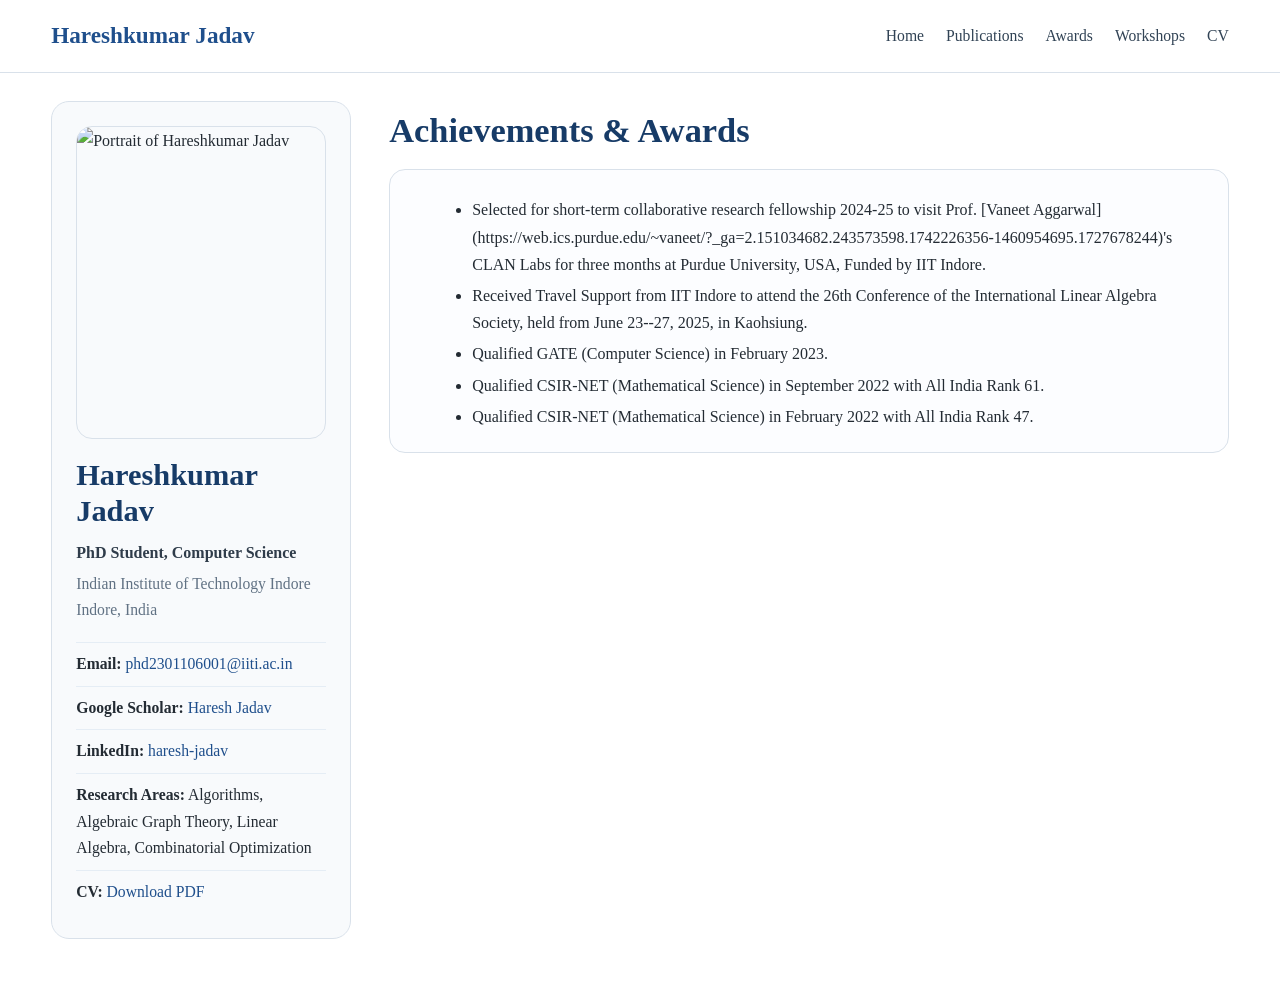
==== achievements.html @ 09704d63 "Update achievements.html" ====
<!DOCTYPE html>
<html lang="en">
<head>
  <meta charset="UTF-8">
  <meta name="viewport" content="width=device-width, initial-scale=1.0">
  <title>Awards | Hareshkumar Jadav</title>
  <link rel="stylesheet" href="style.css">
</head>
<body>
  <header class="masthead">
    <div class="masthead__inner">
      <div class="site-title"><a href="index.html">Hareshkumar Jadav</a></div>
      <nav class="nav-links" aria-label="Main navigation">
        <a href="index.html">Home</a>
        <a href="publications.html">Publications</a>
        <a href="achievements.html">Awards</a>
        <a href="workshops.html">Workshops</a>
        <a href="assets/CV.pdf" target="_blank" rel="noopener">CV</a>
      </nav>
    </div>
  </header>

  <main class="layout">
    <aside class="sidebar">
      <img src="assets/profile.jpg" alt="Portrait of Hareshkumar Jadav" class="avatar">
      <h1>Hareshkumar Jadav</h1>
      <div class="role">PhD Student, Computer Science</div>
      <div class="org">Indian Institute of Technology Indore</div>
      <div class="place">Indore, India</div>
      <ul class="sidebar-links">
        <li><strong>Email:</strong> <a href="mailto:phd2301106001@iiti.ac.in">phd2301106001@iiti.ac.in</a></li>
        <li><strong>Google Scholar:</strong> <a href="https://scholar.google.com/citations?user=v2OYI5IAAAAJ&hl=en" target="_blank" rel="noopener">Haresh Jadav</a></li> <li><strong>LinkedIn:</strong> <a href="https://www.linkedin.com/in/haresh-jadav-421952177/" target="_blank" rel="noopener">haresh-jadav</a></li>
      <li><strong>Research Areas:</strong> Algorithms, Algebraic Graph Theory, Linear Algebra, Combinatorial Optimization</li>
        <li><strong>CV:</strong> <a href="assets/CV.pdf" target="_blank" rel="noopener">Download PDF</a></li>
      </ul>
    </aside>

    <section class="content">
      <h2 class="page-title">Achievements & Awards</h2>
      <div class="contact-box">
        <ul class="clean-list">
          <li>Selected for short-term collaborative research fellowship 2024-25 to visit Prof. [Vaneet Aggarwal](https://web.ics.purdue.edu/~vaneet/?_ga=2.151034682.243573598.1742226356-1460954695.1727678244)'s CLAN Labs for three months at Purdue University, USA, Funded by IIT Indore.</li>
         <li>Received Travel Support from IIT Indore to attend the 26th Conference of the International Linear Algebra Society, held from June 23--27, 2025, in Kaohsiung.</li> <li>Qualified GATE (Computer Science) in February 2023.</li>
          <li>Qualified CSIR-NET (Mathematical Science) in September 2022 with All India Rank 61.</li>
          <li>Qualified CSIR-NET (Mathematical Science) in February 2022 with All India Rank 47.</li>
        </ul>
      </div>
    </section>
  </main>

  
</body>
</html>
---- style.css ----
:root {
  --primary: #1f4f8c;
  --primary-dark: #173b67;
  --text: #232b33;
  --muted: #617284;
  --border: #d9e1ea;
  --bg: #ffffff;
  --sidebar-bg: #f8fafc;
  --max-width: 1180px;
}

* { box-sizing: border-box; }
html { scroll-behavior: smooth; }
body {
  margin: 0;
  font-family: Georgia, "Times New Roman", serif;
  color: var(--text);
  background: var(--bg);
  line-height: 1.7;
}

a {
  color: var(--primary);
  text-decoration: none;
}

a:hover { text-decoration: underline; }

.masthead {
  position: sticky;
  top: 0;
  z-index: 1000;
  background: #fff;
  border-bottom: 1px solid var(--border);
}

.masthead__inner {
  width: min(92%, var(--max-width));
  margin: 0 auto;
  display: flex;
  align-items: center;
  justify-content: space-between;
  min-height: 72px;
  gap: 16px;
}

.site-title {
  font-size: 1.45rem;
  font-weight: 700;
  color: var(--primary-dark);
  white-space: nowrap;
}

.nav-links {
  display: flex;
  gap: 22px;
  flex-wrap: wrap;
  justify-content: flex-end;
}

.nav-links a {
  font-size: 0.98rem;
  color: #314355;
}

.layout {
  width: min(92%, var(--max-width));
  margin: 28px auto 56px;
  display: grid;
  grid-template-columns: 300px minmax(0, 1fr);
  gap: 38px;
}

.sidebar {
  position: sticky;
  top: 96px;
  align-self: start;
  background: var(--sidebar-bg);
  border: 1px solid var(--border);
  border-radius: 18px;
  padding: 24px;
}

.avatar {
  width: 100%;
  border-radius: 16px;
  display: block;
  object-fit: cover;
  aspect-ratio: 4 / 5;
  border: 1px solid var(--border);
  margin-bottom: 18px;
}

.sidebar h1 {
  margin: 0;
  font-size: 1.9rem;
  line-height: 1.2;
  color: var(--primary-dark);
}

.sidebar .role {
  margin: 10px 0 4px;
  font-size: 1rem;
  color: #2f3c4a;
  font-weight: 600;
}

.sidebar .org,
.sidebar .place {
  color: var(--muted);
  font-size: 0.98rem;
}

.sidebar-links {
  list-style: none;
  padding: 0;
  margin: 18px 0 0;
}

.sidebar-links li {
  padding: 8px 0;
  border-top: 1px solid #e5edf5;
  font-size: 0.98rem;
}

.content {
  min-width: 0;
}

.page-title {
  margin: 0 0 10px;
  font-size: 2.15rem;
  color: var(--primary-dark);
}

.lead {
  font-size: 1.06rem;
  color: #33475b;
  margin-top: 0;
}

.section-title {
  color: var(--primary);
  font-size: 1.55rem;
  margin: 34px 0 14px;
  padding-bottom: 6px;
  border-bottom: 2px solid #d7e5f2;
}

.item {
  margin-bottom: 18px;
}

.item-header {
  display: flex;
  justify-content: space-between;
  gap: 18px;
  align-items: baseline;
  flex-wrap: wrap;
}

.item-title {
  font-weight: 700;
  font-size: 1.08rem;
}

.item-subtitle {
  color: #2f3c4a;
}

.item-date {
  color: var(--muted);
  white-space: nowrap;
  font-size: 0.98rem;
}

.meta,
.note {
  color: var(--muted);
  font-size: 0.98rem;
}

ul.clean-list {
  margin: 8px 0 0 22px;
}

ul.clean-list li { margin-bottom: 4px; }

.pub-list {
  display: grid;
  gap: 18px;
}

.pub-card {
  border: 1px solid var(--border);
  border-radius: 16px;
  padding: 18px 20px;
  background: #fff;
}

.pub-card h3 {
  margin: 0 0 8px;
  font-size: 1.12rem;
}

.badge {
  display: inline-block;
  padding: 3px 10px;
  border-radius: 999px;
  border: 1px solid #cddbeb;
  color: var(--primary-dark);
  font-size: 0.86rem;
  margin-top: 8px;
}

.footer {
  width: min(92%, var(--max-width));
  margin: 0 auto 28px;
  padding-top: 18px;
  border-top: 1px solid var(--border);
  color: var(--muted);
  font-size: 0.95rem;
}

.two-col {
  display: grid;
  grid-template-columns: 1fr 1fr;
  gap: 28px;
}

.contact-box {
  border: 1px solid var(--border);
  border-radius: 16px;
  padding: 18px 20px;
  background: #fcfdff;
}

.small {
  font-size: 0.95rem;
  color: var(--muted);
}

@media (max-width: 920px) {
  .layout {
    grid-template-columns: 1fr;
  }

  .sidebar {
    position: static;
  }

  .two-col {
    grid-template-columns: 1fr;
  }
}

@media (max-width: 640px) {
  .masthead__inner {
    padding: 10px 0;
    align-items: flex-start;
    flex-direction: column;
  }

  .nav-links {
    gap: 14px;
  }

  .page-title {
    font-size: 1.8rem;
  }

  .section-title {
    font-size: 1.35rem;
  }
}
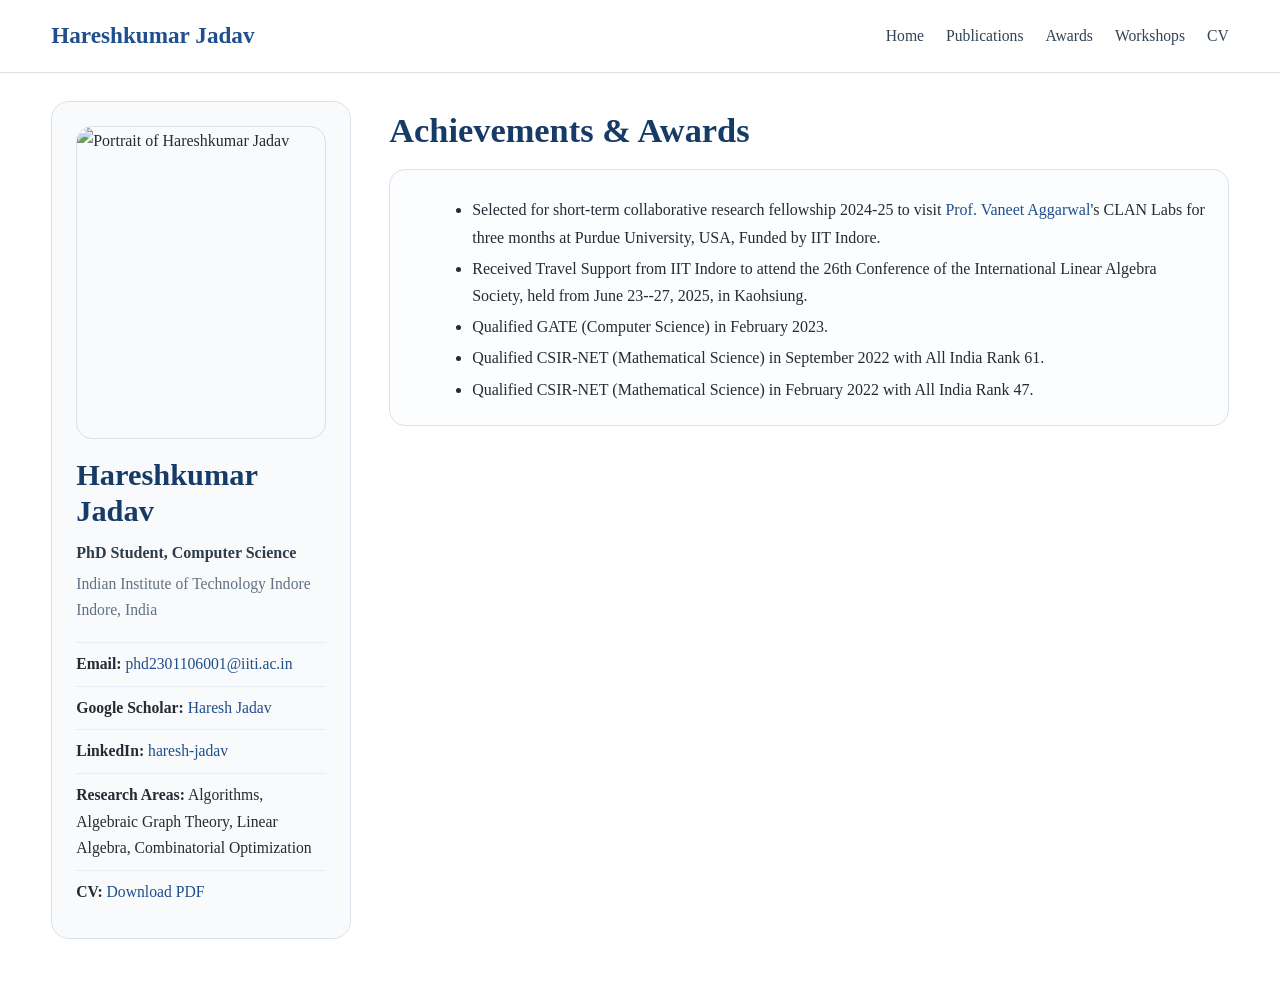
==== commit affaea3d: "Update achievements.html" ====
--- a/achievements.html
+++ b/achievements.html
@@ -39,7 +39,7 @@
       <h2 class="page-title">Achievements & Awards</h2>
       <div class="contact-box">
         <ul class="clean-list">
-          <li>Selected for short-term collaborative research fellowship 2024-25 to visit Prof. [Vaneet Aggarwal](https://web.ics.purdue.edu/~vaneet/?_ga=2.151034682.243573598.1742226356-1460954695.1727678244)'s CLAN Labs for three months at Purdue University, USA, Funded by IIT Indore.</li>
+          <li>Selected for short-term collaborative research fellowship 2024-25 to visit <a href="https://web.ics.purdue.edu/~vaneet/?_ga=2.151034682.243573598.1742226356-1460954695.1727678244">Prof. Vaneet Aggarwal</a>'s CLAN Labs for three months at Purdue University, USA, Funded by IIT Indore.</li>
          <li>Received Travel Support from IIT Indore to attend the 26th Conference of the International Linear Algebra Society, held from June 23--27, 2025, in Kaohsiung.</li> <li>Qualified GATE (Computer Science) in February 2023.</li>
           <li>Qualified CSIR-NET (Mathematical Science) in September 2022 with All India Rank 61.</li>
           <li>Qualified CSIR-NET (Mathematical Science) in February 2022 with All India Rank 47.</li>
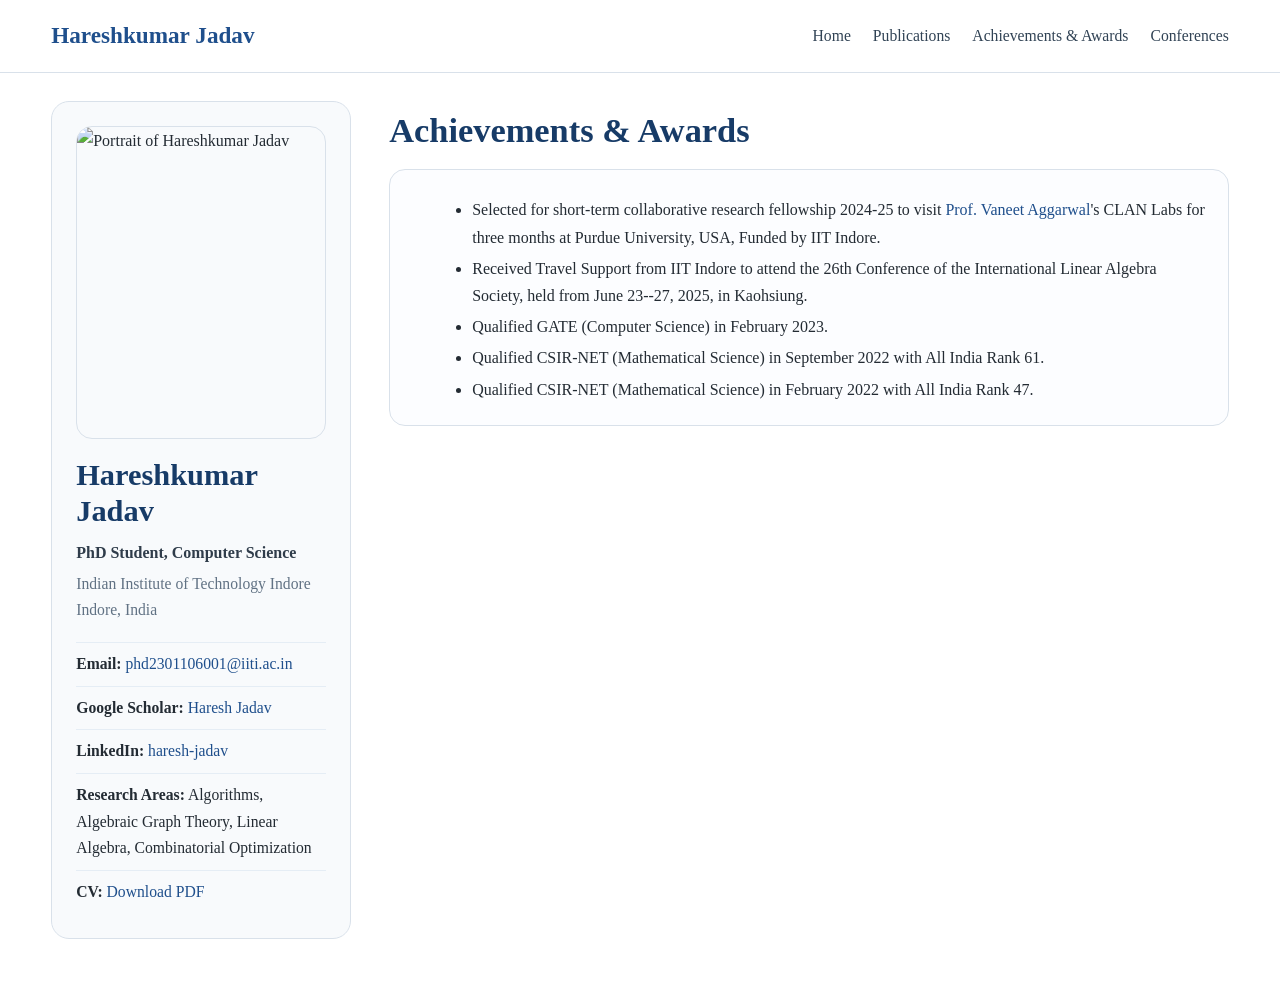
==== commit f4322f02: "Update achievements.html" ====
--- a/achievements.html
+++ b/achievements.html
@@ -13,9 +13,8 @@
       <nav class="nav-links" aria-label="Main navigation">
         <a href="index.html">Home</a>
         <a href="publications.html">Publications</a>
-        <a href="achievements.html">Awards</a>
-        <a href="workshops.html">Workshops</a>
-        <a href="assets/CV.pdf" target="_blank" rel="noopener">CV</a>
+         <a href="achievements.html">Achievements & Awards</a>
+        <a href="workshops.html">Conferences</a>
       </nav>
     </div>
   </header>
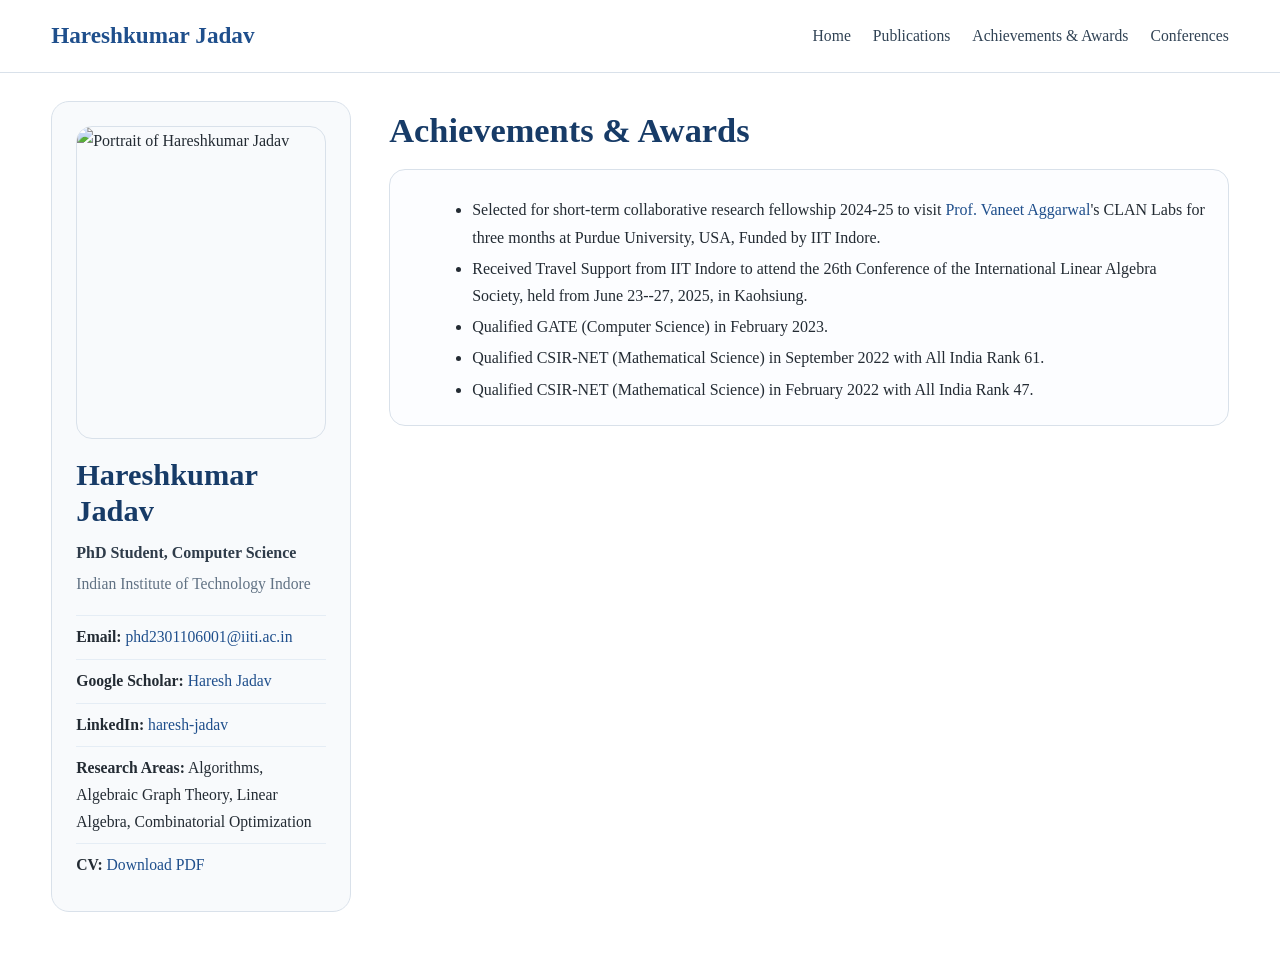
==== commit 764fe1c2: "Update achievements.html" ====
--- a/achievements.html
+++ b/achievements.html
@@ -25,7 +25,6 @@
       <h1>Hareshkumar Jadav</h1>
       <div class="role">PhD Student, Computer Science</div>
       <div class="org">Indian Institute of Technology Indore</div>
-      <div class="place">Indore, India</div>
       <ul class="sidebar-links">
         <li><strong>Email:</strong> <a href="mailto:phd2301106001@iiti.ac.in">phd2301106001@iiti.ac.in</a></li>
         <li><strong>Google Scholar:</strong> <a href="https://scholar.google.com/citations?user=v2OYI5IAAAAJ&hl=en" target="_blank" rel="noopener">Haresh Jadav</a></li> <li><strong>LinkedIn:</strong> <a href="https://www.linkedin.com/in/haresh-jadav-421952177/" target="_blank" rel="noopener">haresh-jadav</a></li>
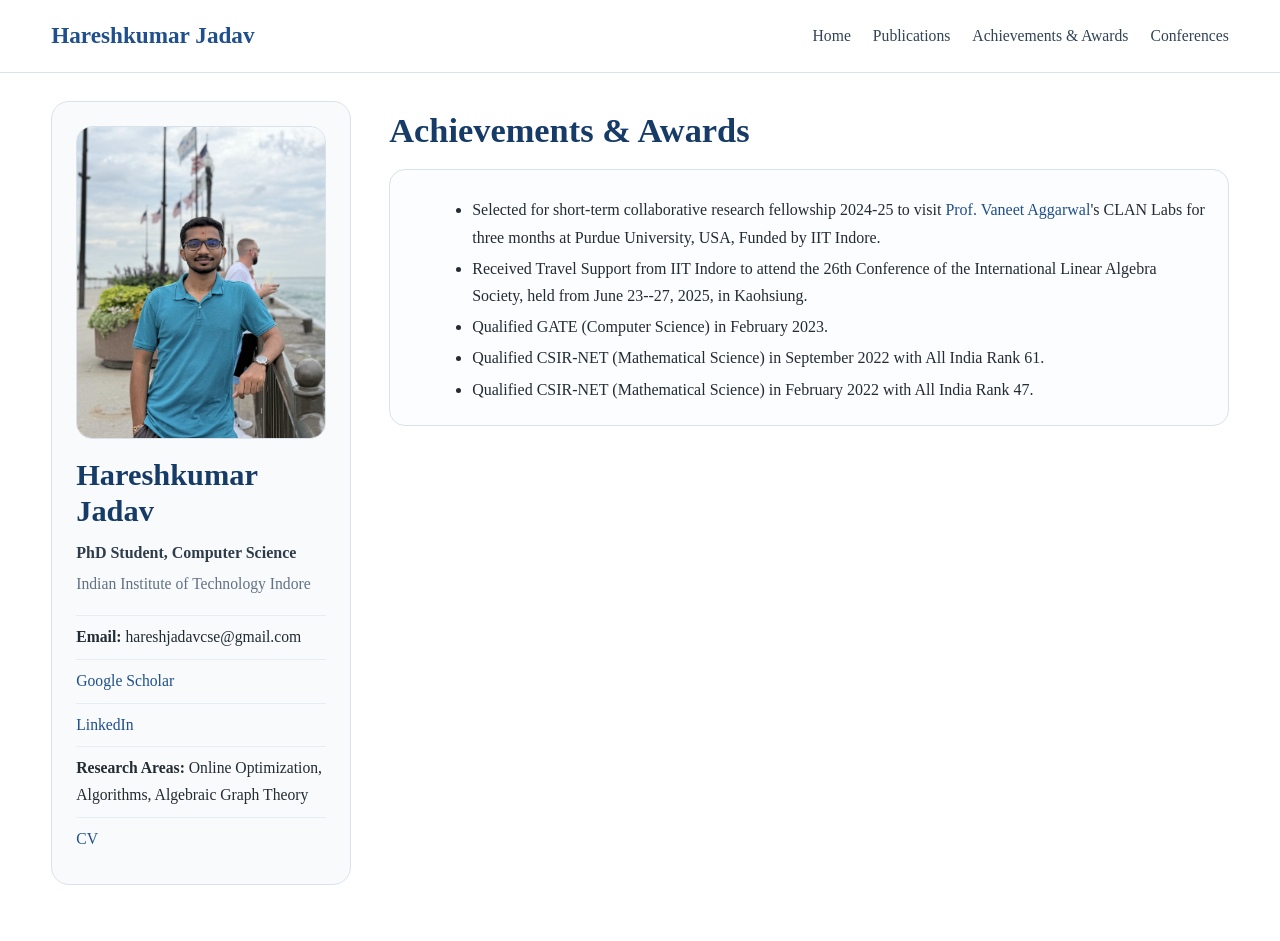
==== commit 63969c65: "Revise sidebar content for Hareshkumar Jadav Updated personal information and links in the sidebar." ====
--- a/achievements.html
+++ b/achievements.html
@@ -21,17 +21,39 @@
 
   <main class="layout">
     <aside class="sidebar">
-      <img src="assets/profile.jpg" alt="Portrait of Hareshkumar Jadav" class="avatar">
-      <h1>Hareshkumar Jadav</h1>
-      <div class="role">PhD Student, Computer Science</div>
-      <div class="org">Indian Institute of Technology Indore</div>
-      <ul class="sidebar-links">
-        <li><strong>Email:</strong> <a href="mailto:phd2301106001@iiti.ac.in">phd2301106001@iiti.ac.in</a></li>
-        <li><strong>Google Scholar:</strong> <a href="https://scholar.google.com/citations?user=v2OYI5IAAAAJ&hl=en" target="_blank" rel="noopener">Haresh Jadav</a></li> <li><strong>LinkedIn:</strong> <a href="https://www.linkedin.com/in/haresh-jadav-421952177/" target="_blank" rel="noopener">haresh-jadav</a></li>
-      <li><strong>Research Areas:</strong> Algorithms, Algebraic Graph Theory, Linear Algebra, Combinatorial Optimization</li>
-        <li><strong>CV:</strong> <a href="assets/CV.pdf" target="_blank" rel="noopener">Download PDF</a></li>
-      </ul>
-    </aside>
+  <img src="assets/profile.jpg" alt="Portrait of Hareshkumar Jadav" class="avatar">
+
+  <h1>Hareshkumar Jadav</h1>
+  <div class="role">PhD Student, Computer Science</div>
+  <div class="org">Indian Institute of Technology Indore</div>
+
+  <ul class="sidebar-links">
+    <li>
+      <strong>Email:</strong> hareshjadavcse@gmail.com
+    </li>
+
+    <li>
+      <a href="https://scholar.google.com/citations?user=v2OYI5IAAAAJ&hl=en" target="_blank" rel="noopener">
+        Google Scholar
+      </a>
+    </li>
+
+    <li>
+      <a href="https://www.linkedin.com/in/haresh-jadav-421952177/" target="_blank" rel="noopener">
+        LinkedIn
+      </a>
+    </li>
+
+    <li>
+      <strong>Research Areas:</strong>
+      Online Optimization, Algorithms, Algebraic Graph Theory
+    </li>
+
+    <li>
+      <a href="assets/CV.pdf" target="_blank" rel="noopener">CV</a>
+    </li>
+  </ul>
+</aside>
 
     <section class="content">
       <h2 class="page-title">Achievements & Awards</h2>
--- a/style.css
+++ b/style.css
@@ -58,6 +58,16 @@
   justify-content: flex-end;
 }
 
+.conference {
+  display: inline-block;
+  color: #0b5ed7;
+  background-color: #eaf2ff;
+  font-weight: 700;
+  padding: 3px 8px;
+  border-radius: 6px;
+  margin-top: 4px;
+}
+
 .nav-links a {
   font-size: 0.98rem;
   color: #314355;
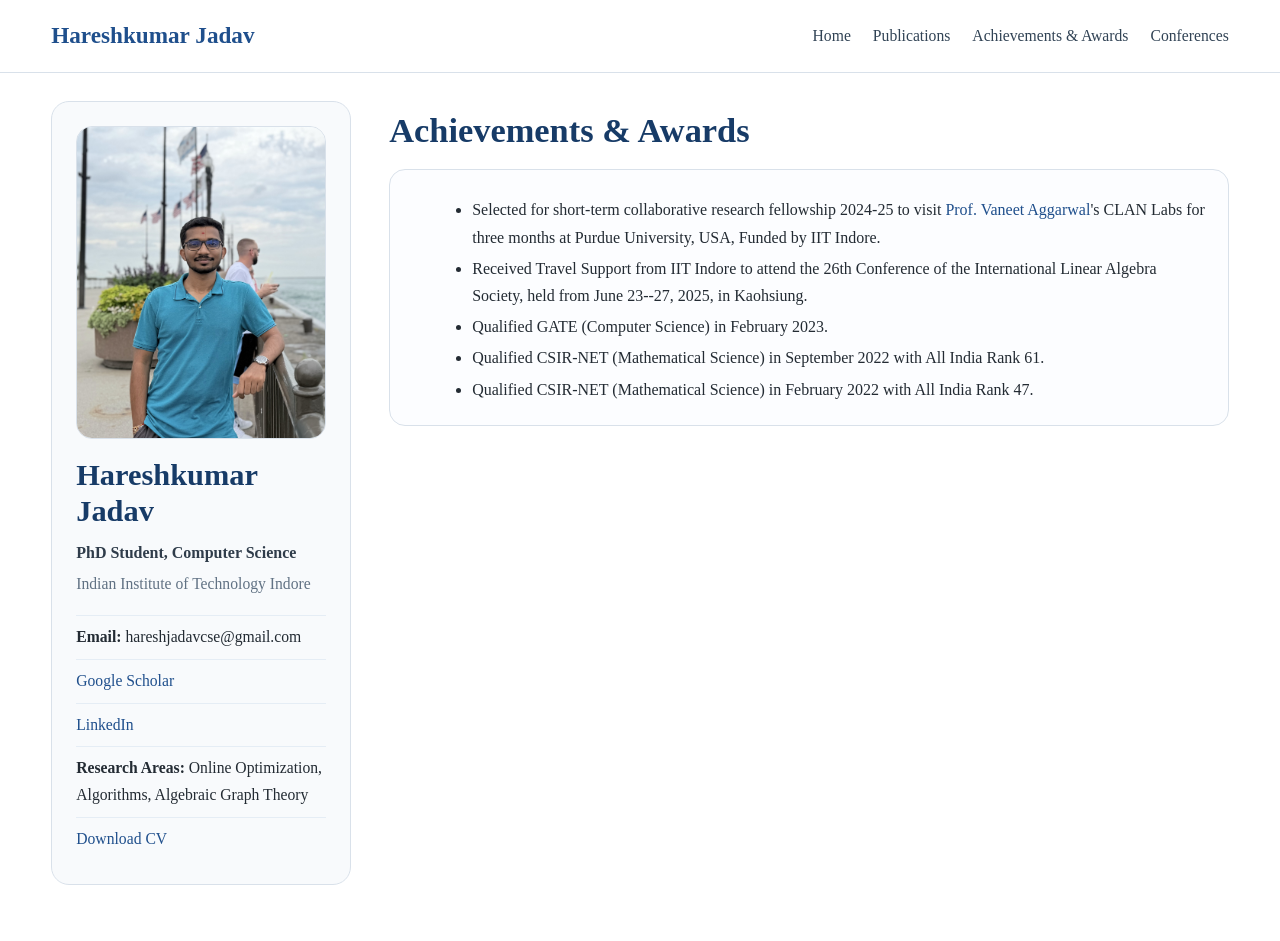
==== commit f509b8c4: "Update CV link text to 'Download CV'" ====
--- a/achievements.html
+++ b/achievements.html
@@ -50,7 +50,7 @@
     </li>
 
     <li>
-      <a href="assets/CV.pdf" target="_blank" rel="noopener">CV</a>
+      <a href="assets/CV.pdf" target="_blank" rel="noopener">Download CV</a>
     </li>
   </ul>
 </aside>
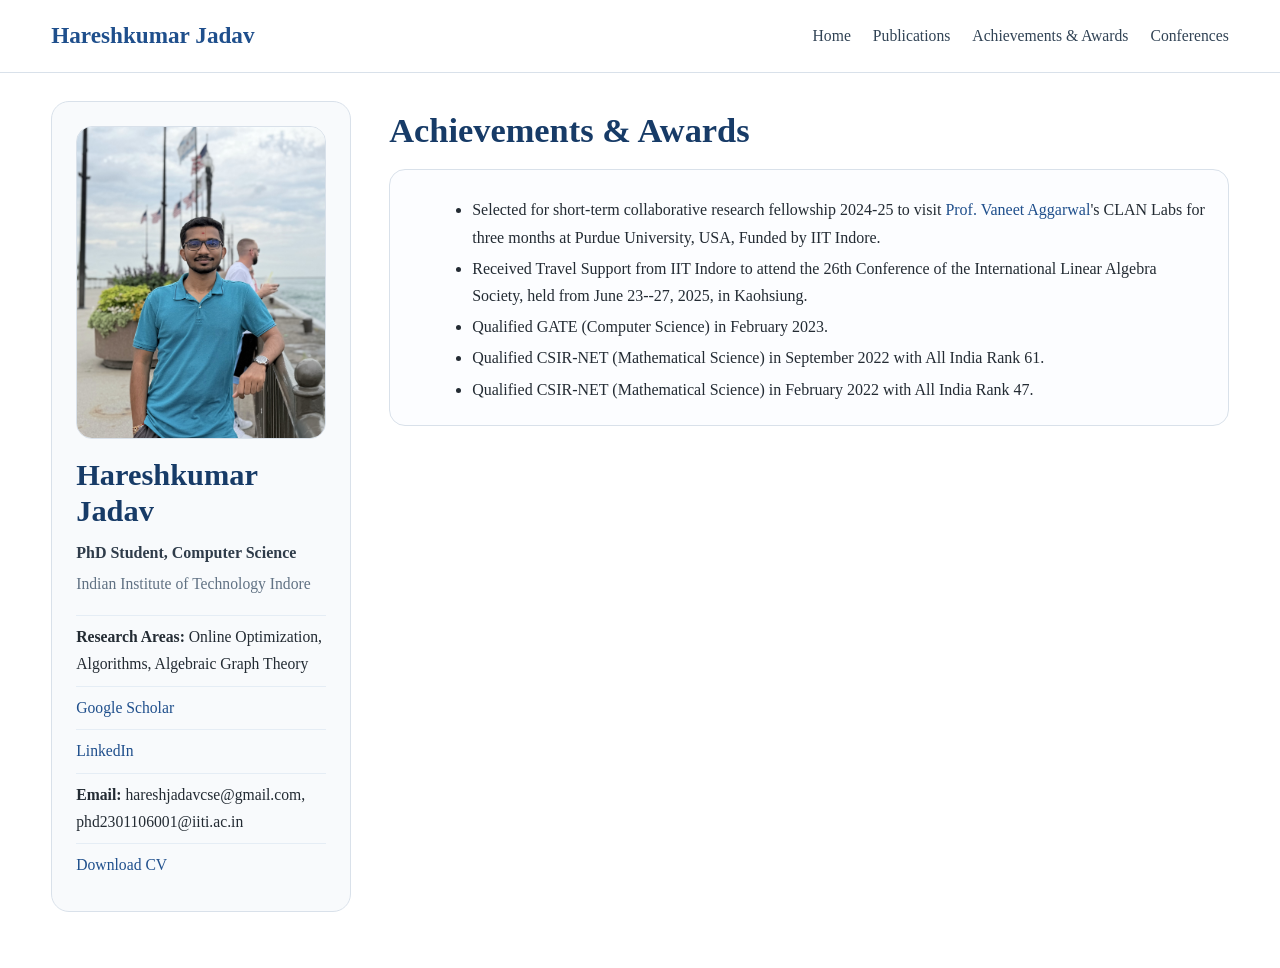
==== commit 200a4b41: "Update achievements.html" ====
--- a/achievements.html
+++ b/achievements.html
@@ -29,25 +29,25 @@
 
   <ul class="sidebar-links">
     <li>
-      <strong>Email:</strong> hareshjadavcse@gmail.com
-    </li>
+          <strong>Research Areas:</strong>
+          Online Optimization, Algorithms, Algebraic Graph Theory
+        </li>
 
-    <li>
-      <a href="https://scholar.google.com/citations?user=v2OYI5IAAAAJ&hl=en" target="_blank" rel="noopener">
-        Google Scholar
-      </a>
-    </li>
+        <li>
+          <a href="https://scholar.google.com/citations?user=v2OYI5IAAAAJ&hl=en" target="_blank" rel="noopener">
+            Google Scholar
+          </a>
+        </li>
 
-    <li>
-      <a href="https://www.linkedin.com/in/haresh-jadav-421952177/" target="_blank" rel="noopener">
-        LinkedIn
-      </a>
-    </li>
+        <li>
+          <a href="https://www.linkedin.com/in/haresh-jadav-421952177/" target="_blank" rel="noopener">
+            LinkedIn
+          </a>
+        </li>
 
-    <li>
-      <strong>Research Areas:</strong>
-      Online Optimization, Algorithms, Algebraic Graph Theory
-    </li>
+        <li>
+          <strong>Email:</strong> hareshjadavcse@gmail.com, phd2301106001@iiti.ac.in
+        </li>
 
     <li>
       <a href="assets/CV.pdf" target="_blank" rel="noopener">Download CV</a>
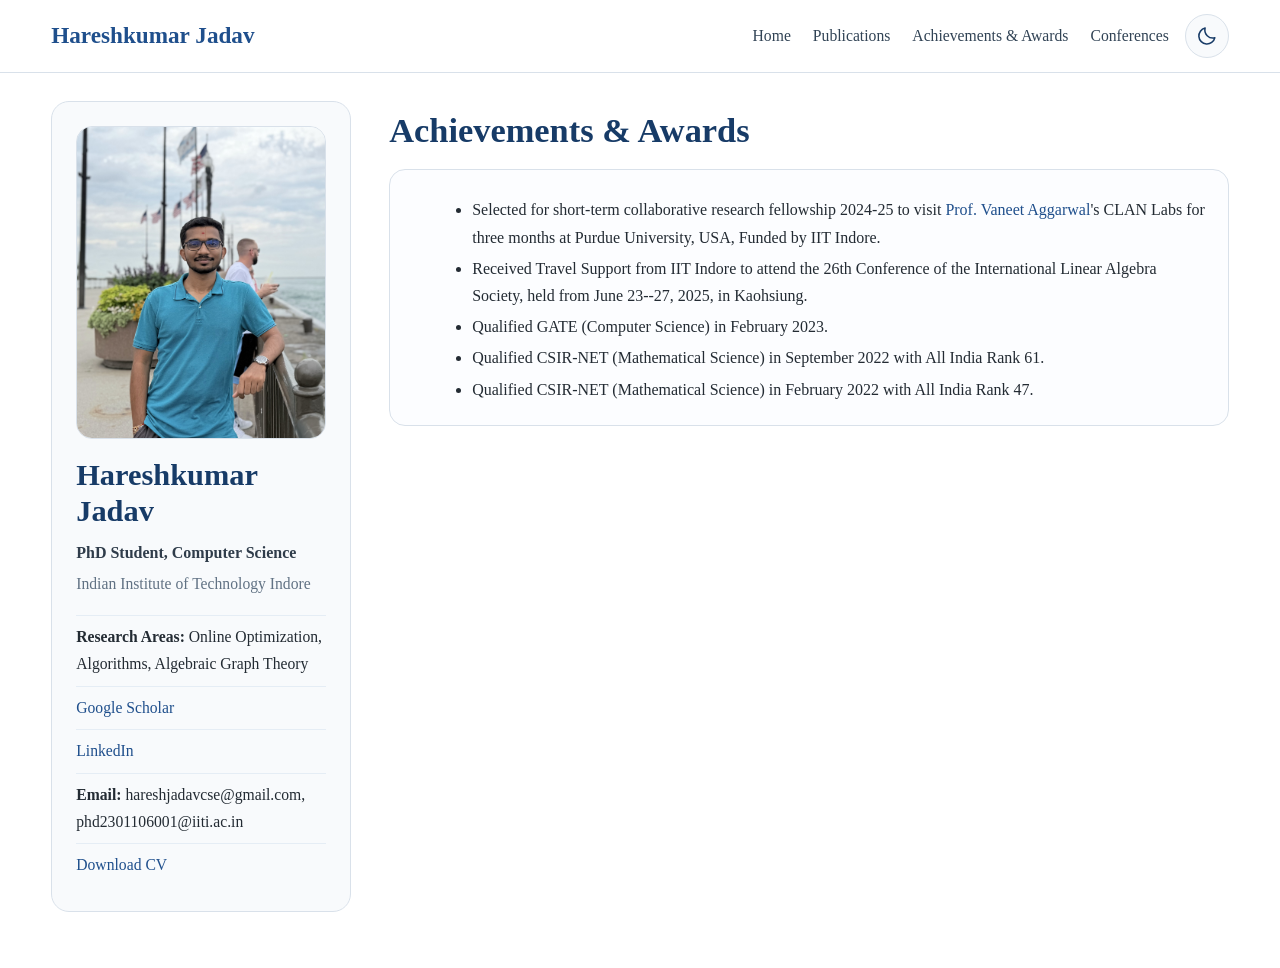
==== commit ffc89365: "Add a persistent sun and moon theme toggle to the site header" ====
--- a/achievements.html
+++ b/achievements.html
@@ -4,6 +4,7 @@
   <meta charset="UTF-8">
   <meta name="viewport" content="width=device-width, initial-scale=1.0">
   <title>Awards | Hareshkumar Jadav</title>
+  <script src="theme.js"></script>
   <link rel="stylesheet" href="style.css">
 </head>
 <body>
--- a/style.css
+++ b/style.css
@@ -6,7 +6,37 @@
   --border: #d9e1ea;
   --bg: #ffffff;
   --sidebar-bg: #f8fafc;
+  --nav: #314355;
+  --secondary: #2f3c4a;
+  --lead: #33475b;
+  --rule: #e5edf5;
+  --section-rule: #d7e5f2;
+  --badge-border: #cddbeb;
+  --panel: #fcfdff;
+  --conference: #0b5ed7;
+  --conference-bg: #eaf2ff;
+  color-scheme: light;
   --max-width: 1180px;
+}
+
+:root[data-theme="dark"] {
+  color-scheme: dark;
+  --primary: #9dc7ff;
+  --primary-dark: #c3dcff;
+  --text: #e3eaf2;
+  --muted: #b0bfd0;
+  --border: #374858;
+  --bg: #141c25;
+  --sidebar-bg: #1b2632;
+  --nav: #d6e2ee;
+  --secondary: #c5d4e2;
+  --lead: #cbd9e7;
+  --rule: #334353;
+  --section-rule: #394d61;
+  --badge-border: #4d6278;
+  --panel: #1c2733;
+  --conference: #a9ccff;
+  --conference-bg: #263a56;
 }
 
 * { box-sizing: border-box; }
@@ -30,7 +60,7 @@
   position: sticky;
   top: 0;
   z-index: 1000;
-  background: #fff;
+  background: var(--bg);
   border-bottom: 1px solid var(--border);
 }
 
@@ -51,7 +81,27 @@
   white-space: nowrap;
 }
 
+.theme-toggle {
+  width: 44px;
+  height: 44px;
+  flex: none;
+  display: grid;
+  place-items: center;
+  padding: 0;
+  border: 1px solid var(--border);
+  border-radius: 50%;
+  background: var(--sidebar-bg);
+  color: var(--primary-dark);
+  cursor: pointer;
+}
+
+.theme-toggle:hover { border-color: var(--primary); }
+.theme-toggle:focus-visible { outline: 2px solid var(--primary); outline-offset: 2px; }
+.theme-toggle .sun, [data-theme="dark"] .theme-toggle .moon { display: none; }
+[data-theme="dark"] .theme-toggle .sun { display: inline; }
+
 .nav-links {
+  margin-left: auto;
   display: flex;
   gap: 22px;
   flex-wrap: wrap;
@@ -60,8 +110,8 @@
 
 .conference {
   display: inline-block;
-  color: #0b5ed7;
-  background-color: #eaf2ff;
+  color: var(--conference);
+  background-color: var(--conference-bg);
   font-weight: 700;
   padding: 3px 8px;
   border-radius: 6px;
@@ -70,7 +120,7 @@
 
 .nav-links a {
   font-size: 0.98rem;
-  color: #314355;
+  color: var(--nav);
 }
 
 .layout {
@@ -111,7 +161,7 @@
 .sidebar .role {
   margin: 10px 0 4px;
   font-size: 1rem;
-  color: #2f3c4a;
+  color: var(--secondary);
   font-weight: 600;
 }
 
@@ -129,7 +179,7 @@
 
 .sidebar-links li {
   padding: 8px 0;
-  border-top: 1px solid #e5edf5;
+  border-top: 1px solid var(--rule);
   font-size: 0.98rem;
 }
 
@@ -145,7 +195,7 @@
 
 .lead {
   font-size: 1.06rem;
-  color: #33475b;
+  color: var(--lead);
   margin-top: 0;
 }
 
@@ -154,7 +204,7 @@
   font-size: 1.55rem;
   margin: 34px 0 14px;
   padding-bottom: 6px;
-  border-bottom: 2px solid #d7e5f2;
+  border-bottom: 2px solid var(--section-rule);
 }
 
 .item {
@@ -175,7 +225,7 @@
 }
 
 .item-subtitle {
-  color: #2f3c4a;
+  color: var(--secondary);
 }
 
 .item-date {
@@ -205,7 +255,7 @@
   border: 1px solid var(--border);
   border-radius: 16px;
   padding: 18px 20px;
-  background: #fff;
+  background: var(--bg);
 }
 
 .pub-card h3 {
@@ -217,7 +267,7 @@
   display: inline-block;
   padding: 3px 10px;
   border-radius: 999px;
-  border: 1px solid #cddbeb;
+  border: 1px solid var(--badge-border);
   color: var(--primary-dark);
   font-size: 0.86rem;
   margin-top: 8px;
@@ -242,7 +292,7 @@
   border: 1px solid var(--border);
   border-radius: 16px;
   padding: 18px 20px;
-  background: #fcfdff;
+  background: var(--panel);
 }
 
 .small {
@@ -267,11 +317,16 @@
 @media (max-width: 640px) {
   .masthead__inner {
     padding: 10px 0;
-    align-items: flex-start;
-    flex-direction: column;
-  }
+    display: grid;
+    grid-template-columns: 1fr auto;
+  }
+
+  .theme-toggle { grid-column: 2; grid-row: 1; }
 
   .nav-links {
+    grid-column: 1 / -1;
+    margin-left: 0;
+    justify-content: flex-start;
     gap: 14px;
   }
 
